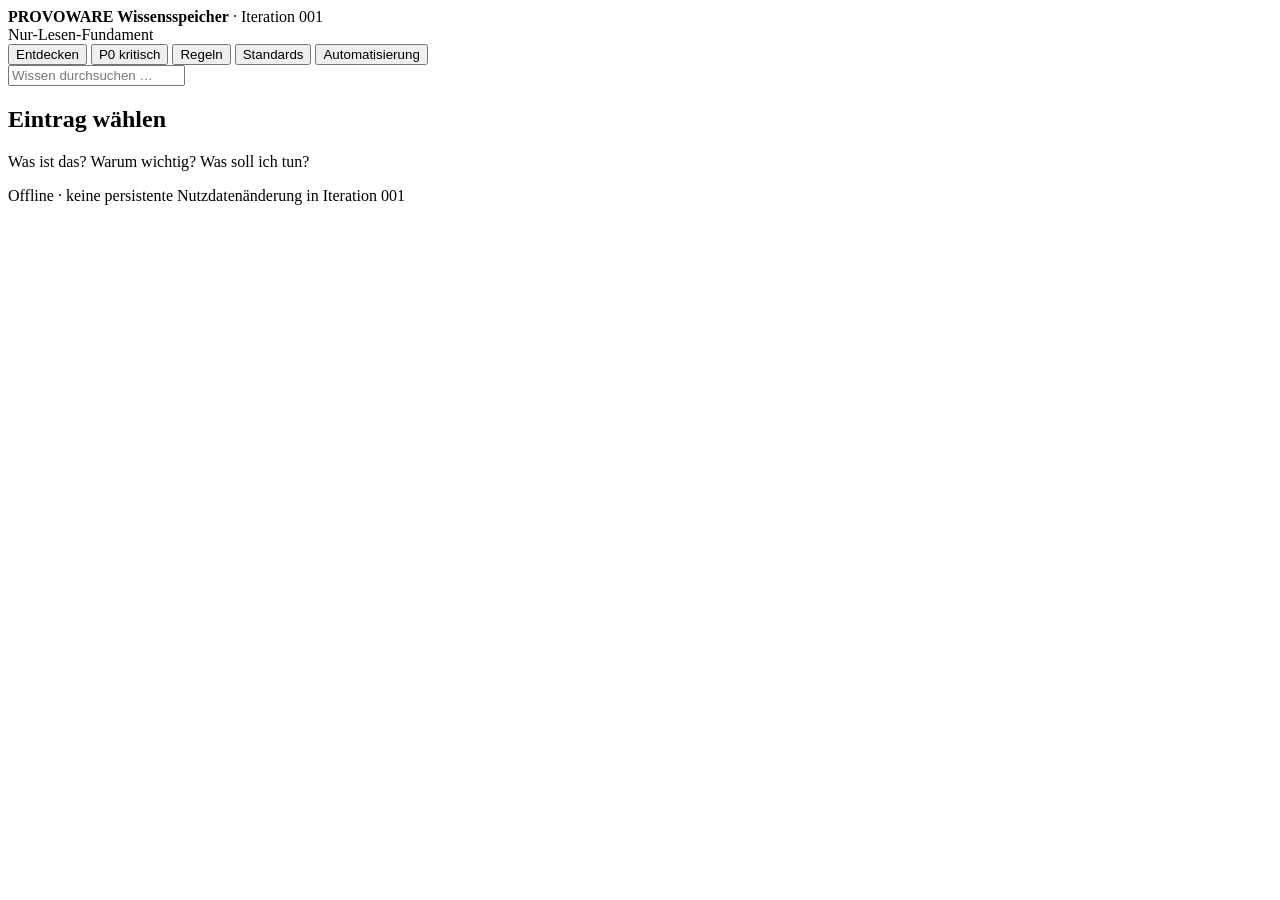
==== index.html @ a17b5085 "I001: lesbaren Offline-Prototyp anlegen" ====
<!doctype html>
<html lang="de">
<head>
  <meta charset="utf-8">
  <meta name="viewport" content="width=device-width,initial-scale=1">
  <title>PROVOWARE Wissensspeicher</title>
  <link rel="stylesheet" href="src/style.css">
</head>
<body>
  <header>
    <div><strong>PROVOWARE Wissensspeicher</strong> · Iteration 001</div>
    <div>Nur-Lesen-Fundament</div>
  </header>
  <main>
    <aside>
      <button data-view="all" class="active">Entdecken</button>
      <button data-view="P0">P0 kritisch</button>
      <button data-view="regel">Regeln</button>
      <button data-view="standard">Standards</button>
      <button data-view="automatisierung">Automatisierung</button>
    </aside>
    <section>
      <div class="toolbar">
        <input id="search" type="search" aria-label="Wissen durchsuchen" placeholder="Wissen durchsuchen …">
        <span id="count"></span>
      </div>
      <div id="cards" class="cards"></div>
    </section>
    <aside id="detail" class="detail">
      <h2>Eintrag wählen</h2>
      <p>Was ist das? Warum wichtig? Was soll ich tun?</p>
    </aside>
  </main>
  <footer>Offline · keine persistente Nutzdatenänderung in Iteration 001</footer>
  <script src="src/seed.js"></script>
  <script src="src/app.js"></script>
</body>
</html>
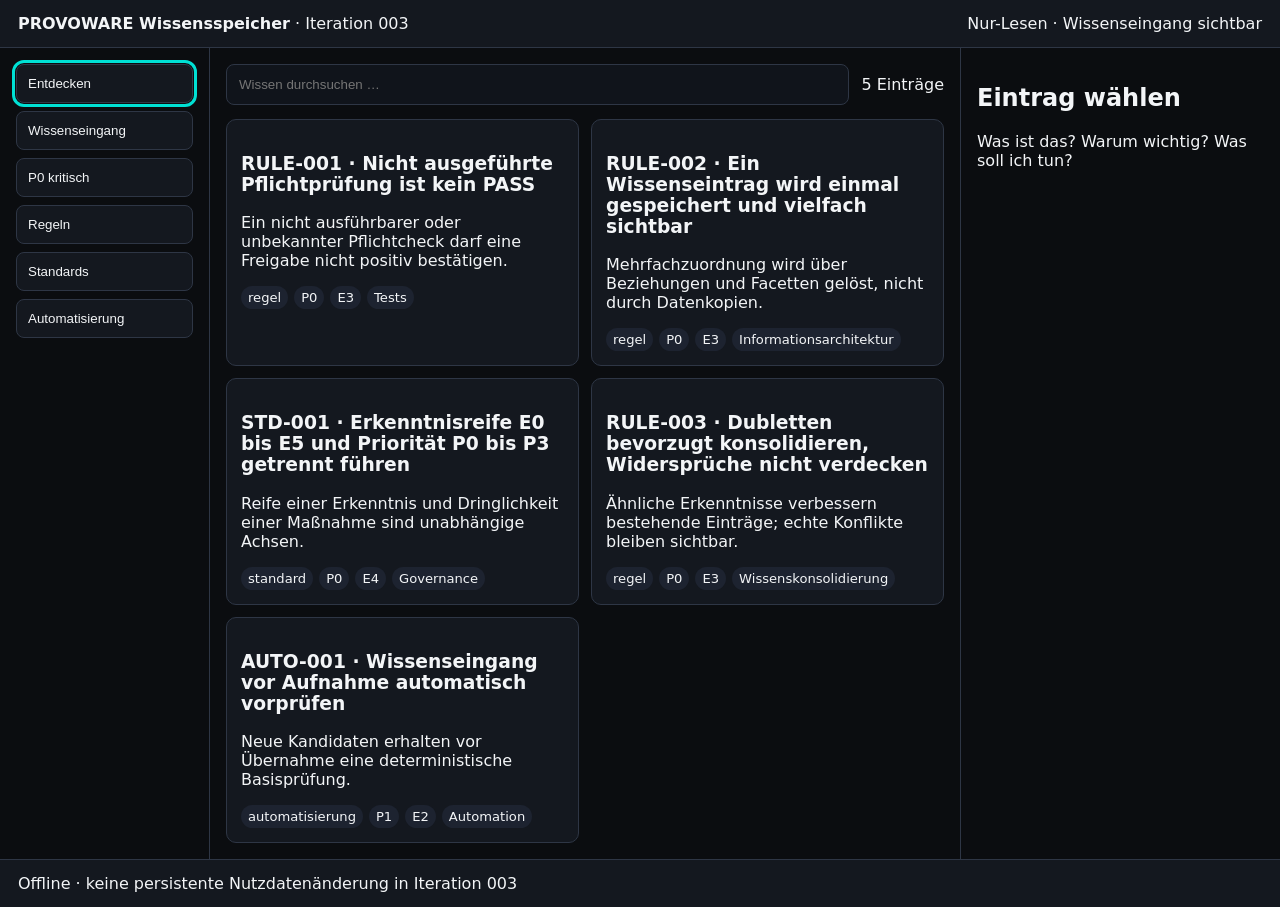
==== commit 0170edbb: "Iteration 003: expose read-only inbox navigation" ====
--- a/index.html
+++ b/index.html
@@ -8,12 +8,13 @@
 </head>
 <body>
   <header>
-    <div><strong>PROVOWARE Wissensspeicher</strong> · Iteration 001</div>
-    <div>Nur-Lesen-Fundament</div>
+    <div><strong>PROVOWARE Wissensspeicher</strong> · Iteration 003</div>
+    <div>Nur-Lesen · Wissenseingang sichtbar</div>
   </header>
   <main>
     <aside>
       <button data-view="all" class="active">Entdecken</button>
+      <button data-view="inbox">Wissenseingang</button>
       <button data-view="P0">P0 kritisch</button>
       <button data-view="regel">Regeln</button>
       <button data-view="standard">Standards</button>
@@ -22,7 +23,7 @@
     <section>
       <div class="toolbar">
         <input id="search" type="search" aria-label="Wissen durchsuchen" placeholder="Wissen durchsuchen …">
-        <span id="count"></span>
+        <span id="count" aria-live="polite"></span>
       </div>
       <div id="cards" class="cards"></div>
     </section>
@@ -31,8 +32,9 @@
       <p>Was ist das? Warum wichtig? Was soll ich tun?</p>
     </aside>
   </main>
-  <footer>Offline · keine persistente Nutzdatenänderung in Iteration 001</footer>
+  <footer>Offline · keine persistente Nutzdatenänderung in Iteration 003</footer>
   <script src="src/seed.js"></script>
+  <script src="src/inbox.js"></script>
   <script src="src/app.js"></script>
 </body>
 </html>
--- a/src/style.css
+++ b/src/style.css
@@ -0,0 +1 @@
+:root{font-family:system-ui,sans-serif;background:#0b0d10;color:#f3f5f7}*{box-sizing:border-box}body{margin:0}header,footer{padding:14px 18px;background:#14181f;border-bottom:1px solid #2e3645;display:flex;justify-content:space-between}footer{border-top:1px solid #2e3645;border-bottom:0}main{display:grid;grid-template-columns:210px minmax(320px,1fr) 320px;min-height:calc(100vh - 100px)}aside{padding:16px;border-right:1px solid #2e3645}.detail{border-left:1px solid #2e3645;border-right:0}aside button{display:block;width:100%;text-align:left;margin:0 0 8px;padding:11px;border:1px solid #2e3645;background:#14181f;color:#f3f5f7;border-radius:8px}aside button.active,aside button:focus,.card:focus{outline:3px solid #00e0d4;outline-offset:1px}section{padding:16px}.toolbar{display:flex;gap:12px;align-items:center;margin-bottom:14px}input{flex:1;padding:12px;background:#10141b;color:#f3f5f7;border:1px solid #2e3645;border-radius:8px}.cards{display:grid;grid-template-columns:repeat(auto-fit,minmax(260px,1fr));gap:12px}.card{border:1px solid #2e3645;background:#14181f;border-radius:10px;padding:14px;cursor:pointer}.chips{display:flex;flex-wrap:wrap;gap:6px}.chip{font-size:.82rem;background:#1d2330;padding:4px 7px;border-radius:999px}@media(max-width:900px){main{grid-template-columns:1fr}main>aside{border:0;border-bottom:1px solid #2e3645}.detail{border-top:1px solid #2e3645}}
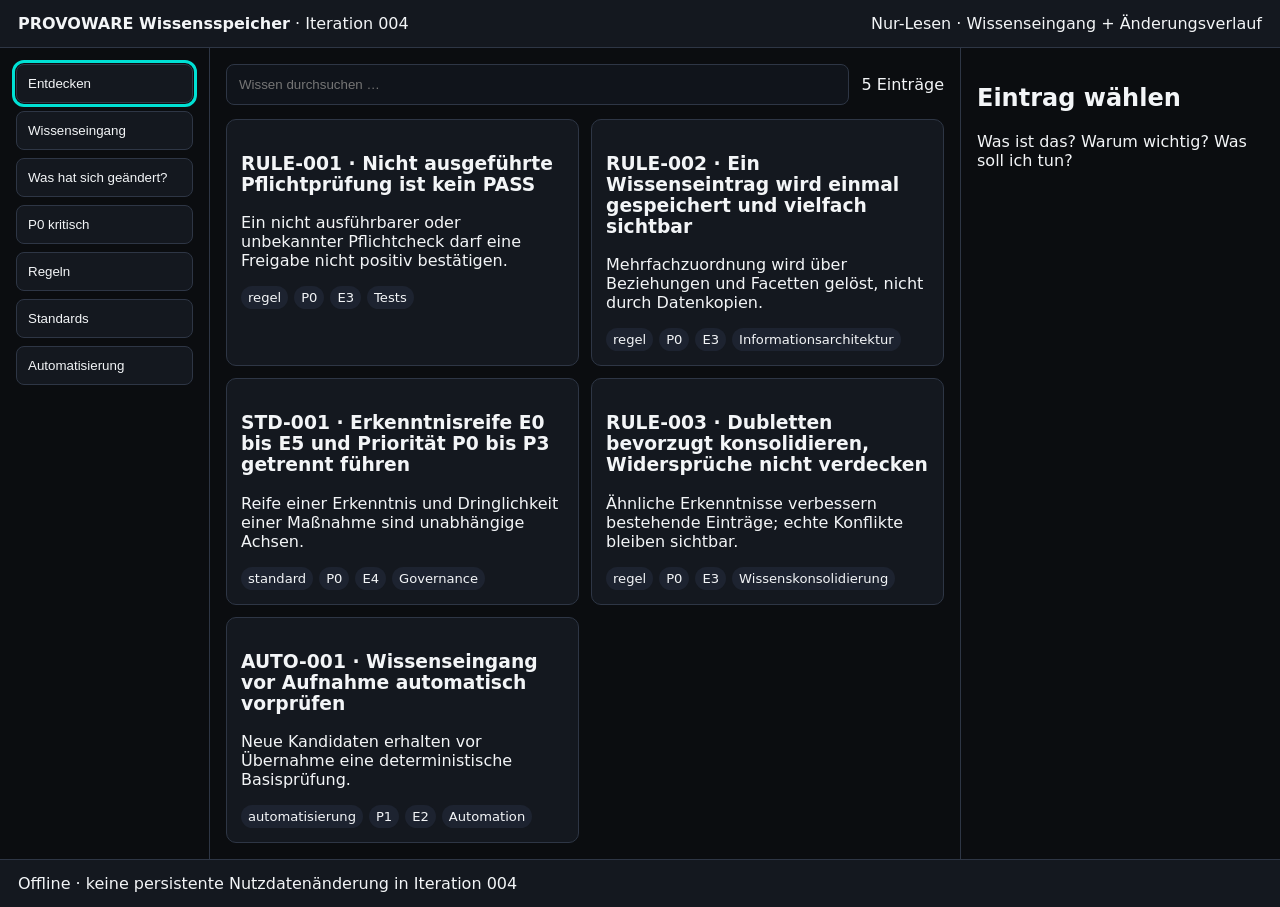
==== commit 7675af39: "Iteration 004: read-only Änderungsverlauf in App-Shell integrieren" ====
--- a/index.html
+++ b/index.html
@@ -8,13 +8,14 @@
 </head>
 <body>
   <header>
-    <div><strong>PROVOWARE Wissensspeicher</strong> · Iteration 003</div>
-    <div>Nur-Lesen · Wissenseingang sichtbar</div>
+    <div><strong>PROVOWARE Wissensspeicher</strong> · Iteration 004</div>
+    <div>Nur-Lesen · Wissenseingang + Änderungsverlauf</div>
   </header>
   <main>
     <aside>
       <button data-view="all" class="active">Entdecken</button>
       <button data-view="inbox">Wissenseingang</button>
+      <button data-view="history">Was hat sich geändert?</button>
       <button data-view="P0">P0 kritisch</button>
       <button data-view="regel">Regeln</button>
       <button data-view="standard">Standards</button>
@@ -32,9 +33,10 @@
       <p>Was ist das? Warum wichtig? Was soll ich tun?</p>
     </aside>
   </main>
-  <footer>Offline · keine persistente Nutzdatenänderung in Iteration 003</footer>
+  <footer>Offline · keine persistente Nutzdatenänderung in Iteration 004</footer>
   <script src="src/seed.js"></script>
   <script src="src/inbox.js"></script>
+  <script src="src/deltas.js"></script>
   <script src="src/app.js"></script>
 </body>
 </html>
--- a/src/style.css
+++ b/src/style.css
@@ -1 +1 @@
-:root{font-family:system-ui,sans-serif;background:#0b0d10;color:#f3f5f7}*{box-sizing:border-box}body{margin:0}header,footer{padding:14px 18px;background:#14181f;border-bottom:1px solid #2e3645;display:flex;justify-content:space-between}footer{border-top:1px solid #2e3645;border-bottom:0}main{display:grid;grid-template-columns:210px minmax(320px,1fr) 320px;min-height:calc(100vh - 100px)}aside{padding:16px;border-right:1px solid #2e3645}.detail{border-left:1px solid #2e3645;border-right:0}aside button{display:block;width:100%;text-align:left;margin:0 0 8px;padding:11px;border:1px solid #2e3645;background:#14181f;color:#f3f5f7;border-radius:8px}aside button.active,aside button:focus,.card:focus{outline:3px solid #00e0d4;outline-offset:1px}section{padding:16px}.toolbar{display:flex;gap:12px;align-items:center;margin-bottom:14px}input{flex:1;padding:12px;background:#10141b;color:#f3f5f7;border:1px solid #2e3645;border-radius:8px}.cards{display:grid;grid-template-columns:repeat(auto-fit,minmax(260px,1fr));gap:12px}.card{border:1px solid #2e3645;background:#14181f;border-radius:10px;padding:14px;cursor:pointer}.chips{display:flex;flex-wrap:wrap;gap:6px}.chip{font-size:.82rem;background:#1d2330;padding:4px 7px;border-radius:999px}@media(max-width:900px){main{grid-template-columns:1fr}main>aside{border:0;border-bottom:1px solid #2e3645}.detail{border-top:1px solid #2e3645}}
+:root{font-family:system-ui,sans-serif;background:#0b0d10;color:#f3f5f7}*{box-sizing:border-box}body{margin:0}header,footer{padding:14px 18px;background:#14181f;border-bottom:1px solid #2e3645;display:flex;justify-content:space-between;gap:16px}footer{border-top:1px solid #2e3645;border-bottom:0}main{display:grid;grid-template-columns:210px minmax(320px,1fr) 320px;min-height:calc(100vh - 100px)}aside{padding:16px;border-right:1px solid #2e3645}.detail{border-left:1px solid #2e3645;border-right:0}aside button{display:block;width:100%;text-align:left;margin:0 0 8px;padding:11px;border:1px solid #2e3645;background:#14181f;color:#f3f5f7;border-radius:8px}aside button.active,aside button:focus,.card:focus{outline:3px solid #00e0d4;outline-offset:1px}section{padding:16px}.toolbar{display:flex;gap:12px;align-items:center;margin-bottom:14px}input{flex:1;padding:12px;background:#10141b;color:#f3f5f7;border:1px solid #2e3645;border-radius:8px}.cards{display:grid;grid-template-columns:repeat(auto-fit,minmax(260px,1fr));gap:12px}.card{border:1px solid #2e3645;background:#14181f;border-radius:10px;padding:14px;cursor:pointer}.card-head{display:flex;gap:10px;align-items:flex-start;justify-content:space-between}.card-head h3{margin-top:0}.chips{display:flex;flex-wrap:wrap;gap:6px}.chip,.status{font-size:.82rem;background:#1d2330;padding:4px 7px;border-radius:999px}.status{font-weight:700;border:1px solid currentColor;white-space:nowrap}.status-ready::before{content:'✓ '}.status-duplicate::before{content:'≡ '}.status-conflict::before{content:'⚠ '}.status-blocked::before{content:'× '}@media(max-width:900px){main{grid-template-columns:1fr}main>aside{border:0;border-bottom:1px solid #2e3645}.detail{border-top:1px solid #2e3645}.card-head{display:block}.status{display:inline-block;margin-bottom:8px}}
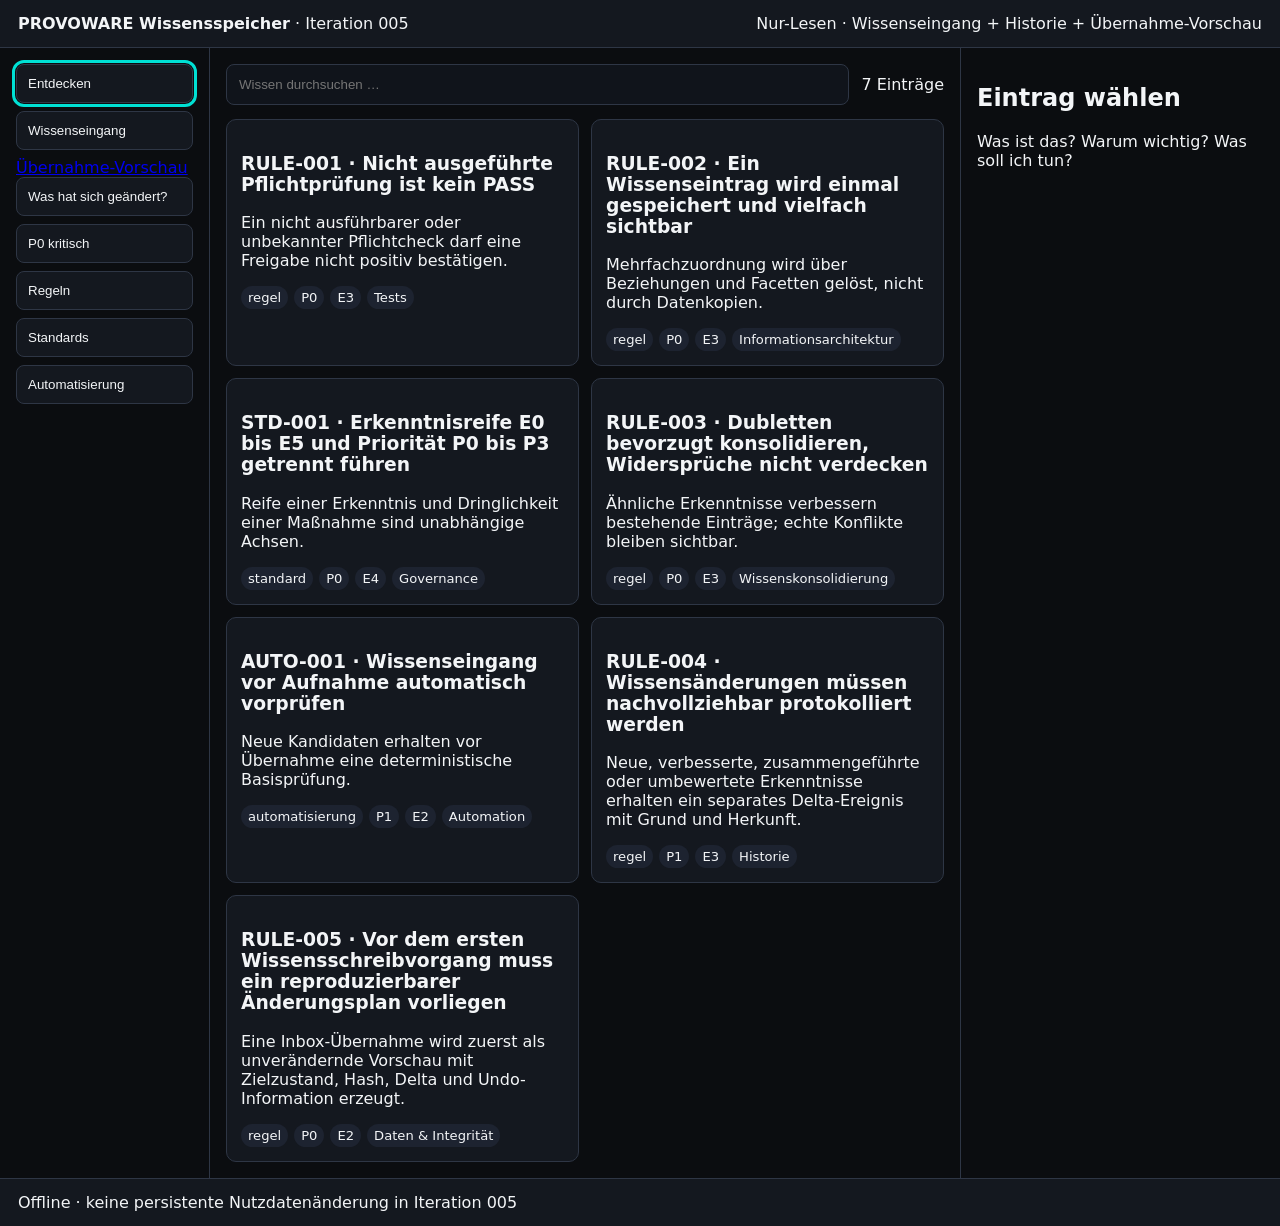
==== commit 3133a173: "I005: Übernahme-Vorschau in Hauptnavigation verlinken" ====
--- a/index.html
+++ b/index.html
@@ -8,13 +8,14 @@
 </head>
 <body>
   <header>
-    <div><strong>PROVOWARE Wissensspeicher</strong> · Iteration 004</div>
-    <div>Nur-Lesen · Wissenseingang + Änderungsverlauf</div>
+    <div><strong>PROVOWARE Wissensspeicher</strong> · Iteration 005</div>
+    <div>Nur-Lesen · Wissenseingang + Historie + Übernahme-Vorschau</div>
   </header>
   <main>
     <aside>
       <button data-view="all" class="active">Entdecken</button>
       <button data-view="inbox">Wissenseingang</button>
+      <a class="nav-link" href="preview.html">Übernahme-Vorschau</a>
       <button data-view="history">Was hat sich geändert?</button>
       <button data-view="P0">P0 kritisch</button>
       <button data-view="regel">Regeln</button>
@@ -33,7 +34,7 @@
       <p>Was ist das? Warum wichtig? Was soll ich tun?</p>
     </aside>
   </main>
-  <footer>Offline · keine persistente Nutzdatenänderung in Iteration 004</footer>
+  <footer>Offline · keine persistente Nutzdatenänderung in Iteration 005</footer>
   <script src="src/seed.js"></script>
   <script src="src/inbox.js"></script>
   <script src="src/deltas.js"></script>
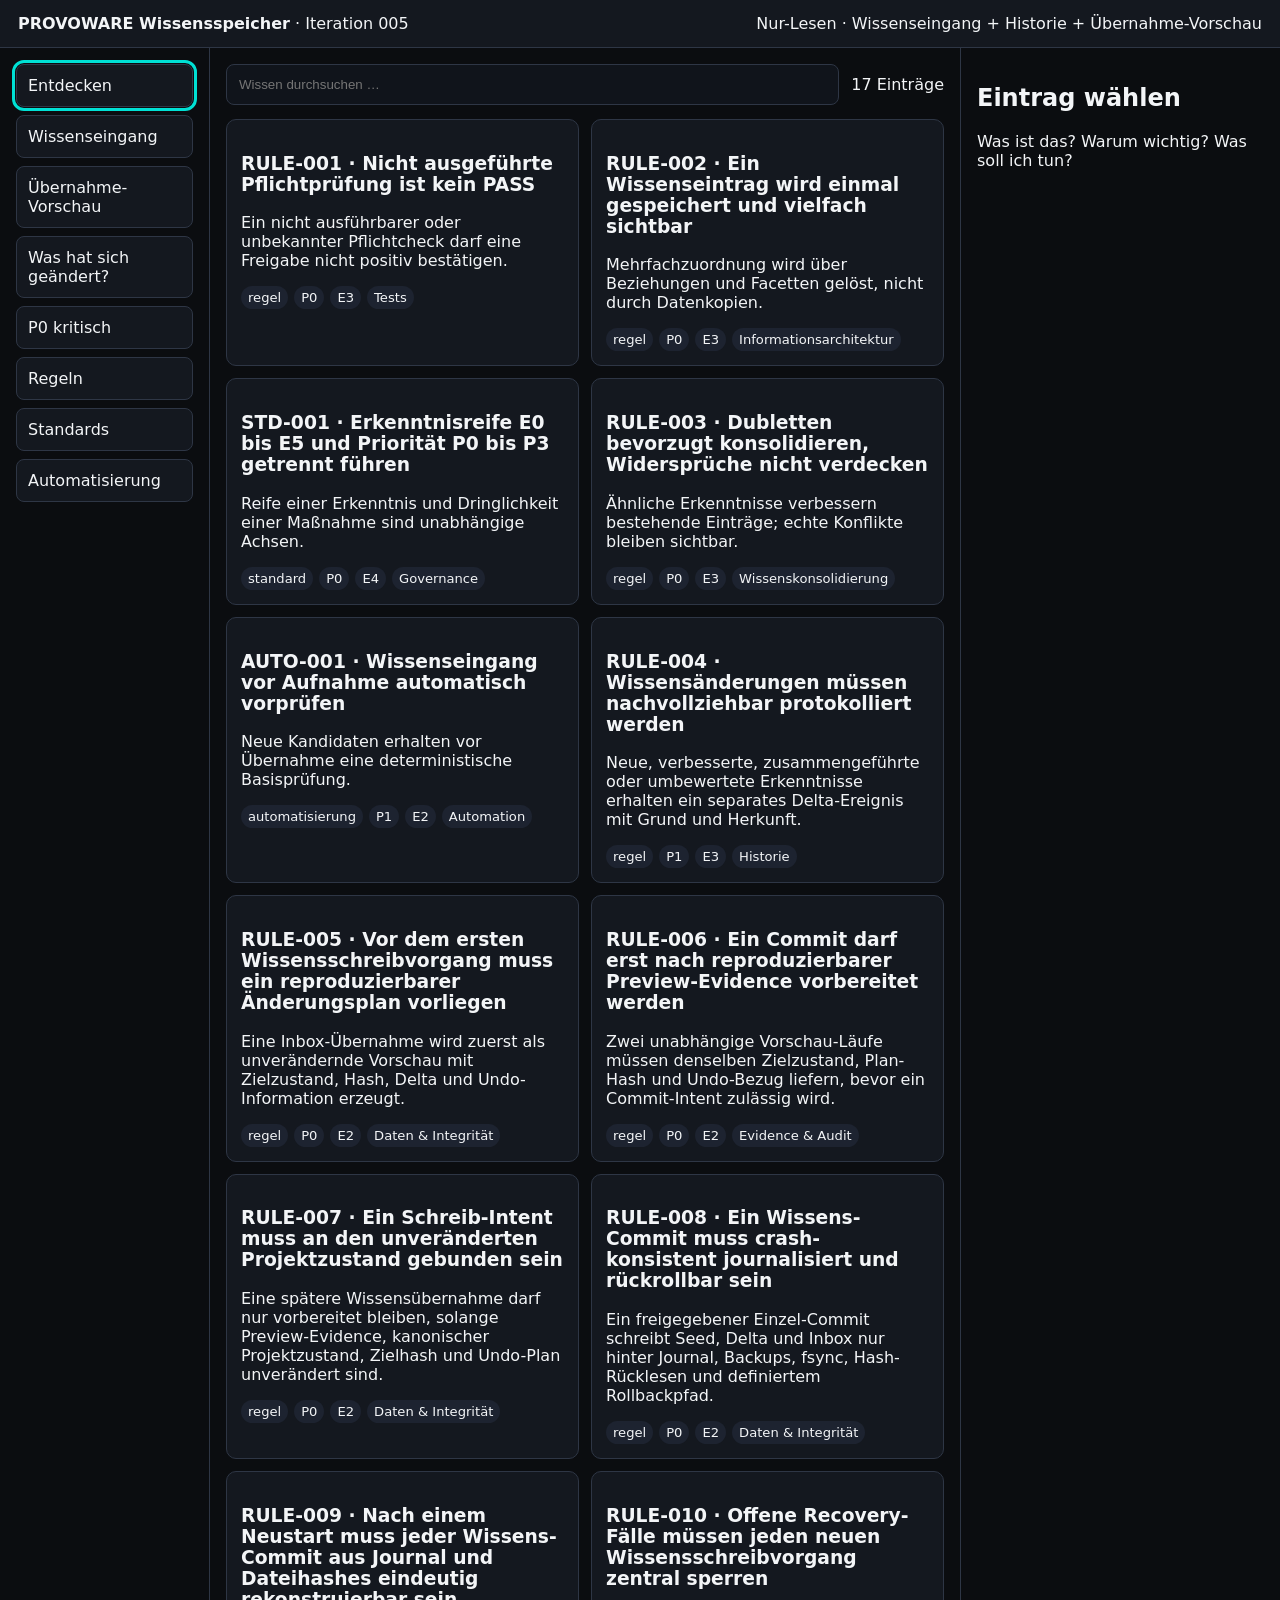
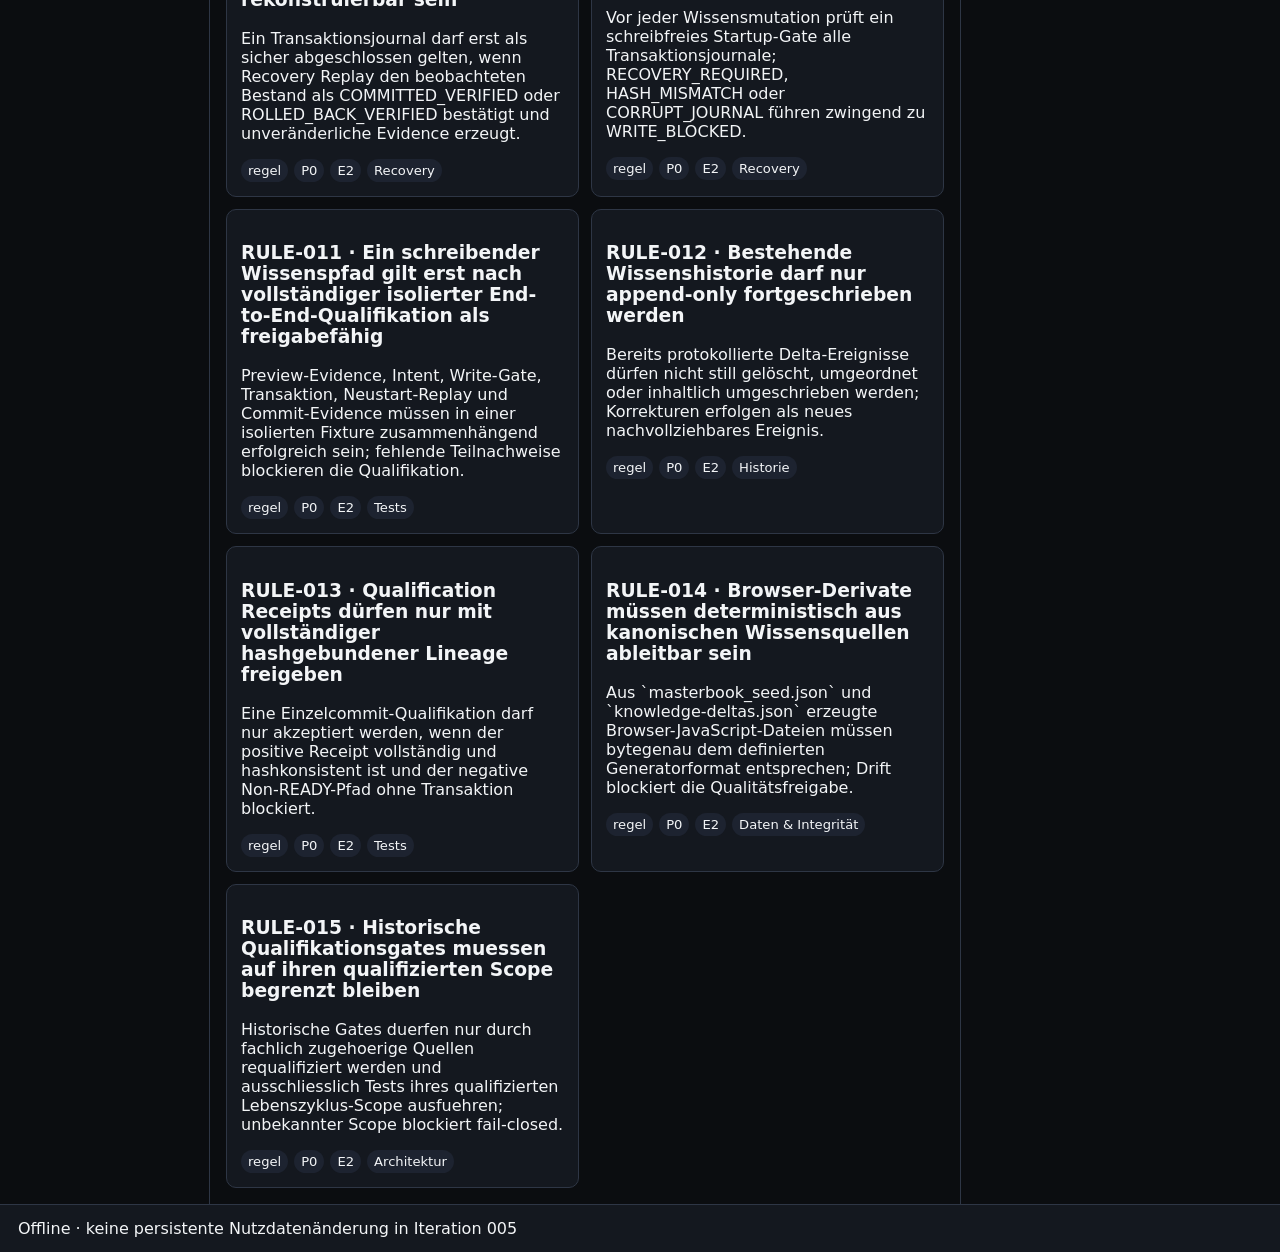
==== commit 1951eefb: "fix: use one shared browser preflight in both read-only views" ====
--- a/index.html
+++ b/index.html
@@ -35,6 +35,8 @@
     </aside>
   </main>
   <footer>Offline · keine persistente Nutzdatenänderung in Iteration 005</footer>
+  <script src="src/registries.js"></script>
+  <script src="src/preflight.js"></script>
   <script src="src/seed.js"></script>
   <script src="src/inbox.js"></script>
   <script src="src/deltas.js"></script>
--- a/src/style.css
+++ b/src/style.css
@@ -1 +1 @@
-:root{font-family:system-ui,sans-serif;background:#0b0d10;color:#f3f5f7}*{box-sizing:border-box}body{margin:0}header,footer{padding:14px 18px;background:#14181f;border-bottom:1px solid #2e3645;display:flex;justify-content:space-between;gap:16px}footer{border-top:1px solid #2e3645;border-bottom:0}main{display:grid;grid-template-columns:210px minmax(320px,1fr) 320px;min-height:calc(100vh - 100px)}aside{padding:16px;border-right:1px solid #2e3645}.detail{border-left:1px solid #2e3645;border-right:0}aside button{display:block;width:100%;text-align:left;margin:0 0 8px;padding:11px;border:1px solid #2e3645;background:#14181f;color:#f3f5f7;border-radius:8px}aside button.active,aside button:focus,.card:focus{outline:3px solid #00e0d4;outline-offset:1px}section{padding:16px}.toolbar{display:flex;gap:12px;align-items:center;margin-bottom:14px}input{flex:1;padding:12px;background:#10141b;color:#f3f5f7;border:1px solid #2e3645;border-radius:8px}.cards{display:grid;grid-template-columns:repeat(auto-fit,minmax(260px,1fr));gap:12px}.card{border:1px solid #2e3645;background:#14181f;border-radius:10px;padding:14px;cursor:pointer}.card-head{display:flex;gap:10px;align-items:flex-start;justify-content:space-between}.card-head h3{margin-top:0}.chips{display:flex;flex-wrap:wrap;gap:6px}.chip,.status{font-size:.82rem;background:#1d2330;padding:4px 7px;border-radius:999px}.status{font-weight:700;border:1px solid currentColor;white-space:nowrap}.status-ready::before{content:'✓ '}.status-duplicate::before{content:'≡ '}.status-conflict::before{content:'⚠ '}.status-blocked::before{content:'× '}@media(max-width:900px){main{grid-template-columns:1fr}main>aside{border:0;border-bottom:1px solid #2e3645}.detail{border-top:1px solid #2e3645}.card-head{display:block}.status{display:inline-block;margin-bottom:8px}}
+:root{font-family:system-ui,sans-serif;background:#0b0d10;color:#f3f5f7}*{box-sizing:border-box}body{margin:0}header,footer{padding:14px 18px;background:#14181f;border-bottom:1px solid #2e3645;display:flex;justify-content:space-between;gap:16px}footer{border-top:1px solid #2e3645;border-bottom:0}main{display:grid;grid-template-columns:210px minmax(320px,1fr) 320px;min-height:calc(100vh - 100px)}aside{padding:16px;border-right:1px solid #2e3645}.detail{border-left:1px solid #2e3645;border-right:0}aside button,.nav-link{display:block;width:100%;text-align:left;margin:0 0 8px;padding:11px;border:1px solid #2e3645;background:#14181f;color:#f3f5f7;border-radius:8px;text-decoration:none;font:inherit}aside button.active,aside button:focus,.nav-link:focus,.card:focus{outline:3px solid #00e0d4;outline-offset:1px}section{padding:16px}.toolbar{display:flex;gap:12px;align-items:center;margin-bottom:14px}input{flex:1;padding:12px;background:#10141b;color:#f3f5f7;border:1px solid #2e3645;border-radius:8px}.cards{display:grid;grid-template-columns:repeat(auto-fit,minmax(260px,1fr));gap:12px}.card{border:1px solid #2e3645;background:#14181f;border-radius:10px;padding:14px;cursor:pointer}.card-head{display:flex;gap:10px;align-items:flex-start;justify-content:space-between}.card-head h3{margin-top:0}.chips{display:flex;flex-wrap:wrap;gap:6px}.chip,.status{font-size:.82rem;background:#1d2330;padding:4px 7px;border-radius:999px}.status{font-weight:700;border:1px solid currentColor;white-space:nowrap}.status-ready::before{content:'✓ '}.status-duplicate::before{content:'≡ '}.status-conflict::before{content:'⚠ '}.status-blocked::before{content:'× '}@media(max-width:900px){main{grid-template-columns:1fr}main>aside{border:0;border-bottom:1px solid #2e3645}.detail{border-top:1px solid #2e3645}.card-head{display:block}.status{display:inline-block;margin-bottom:8px}}
